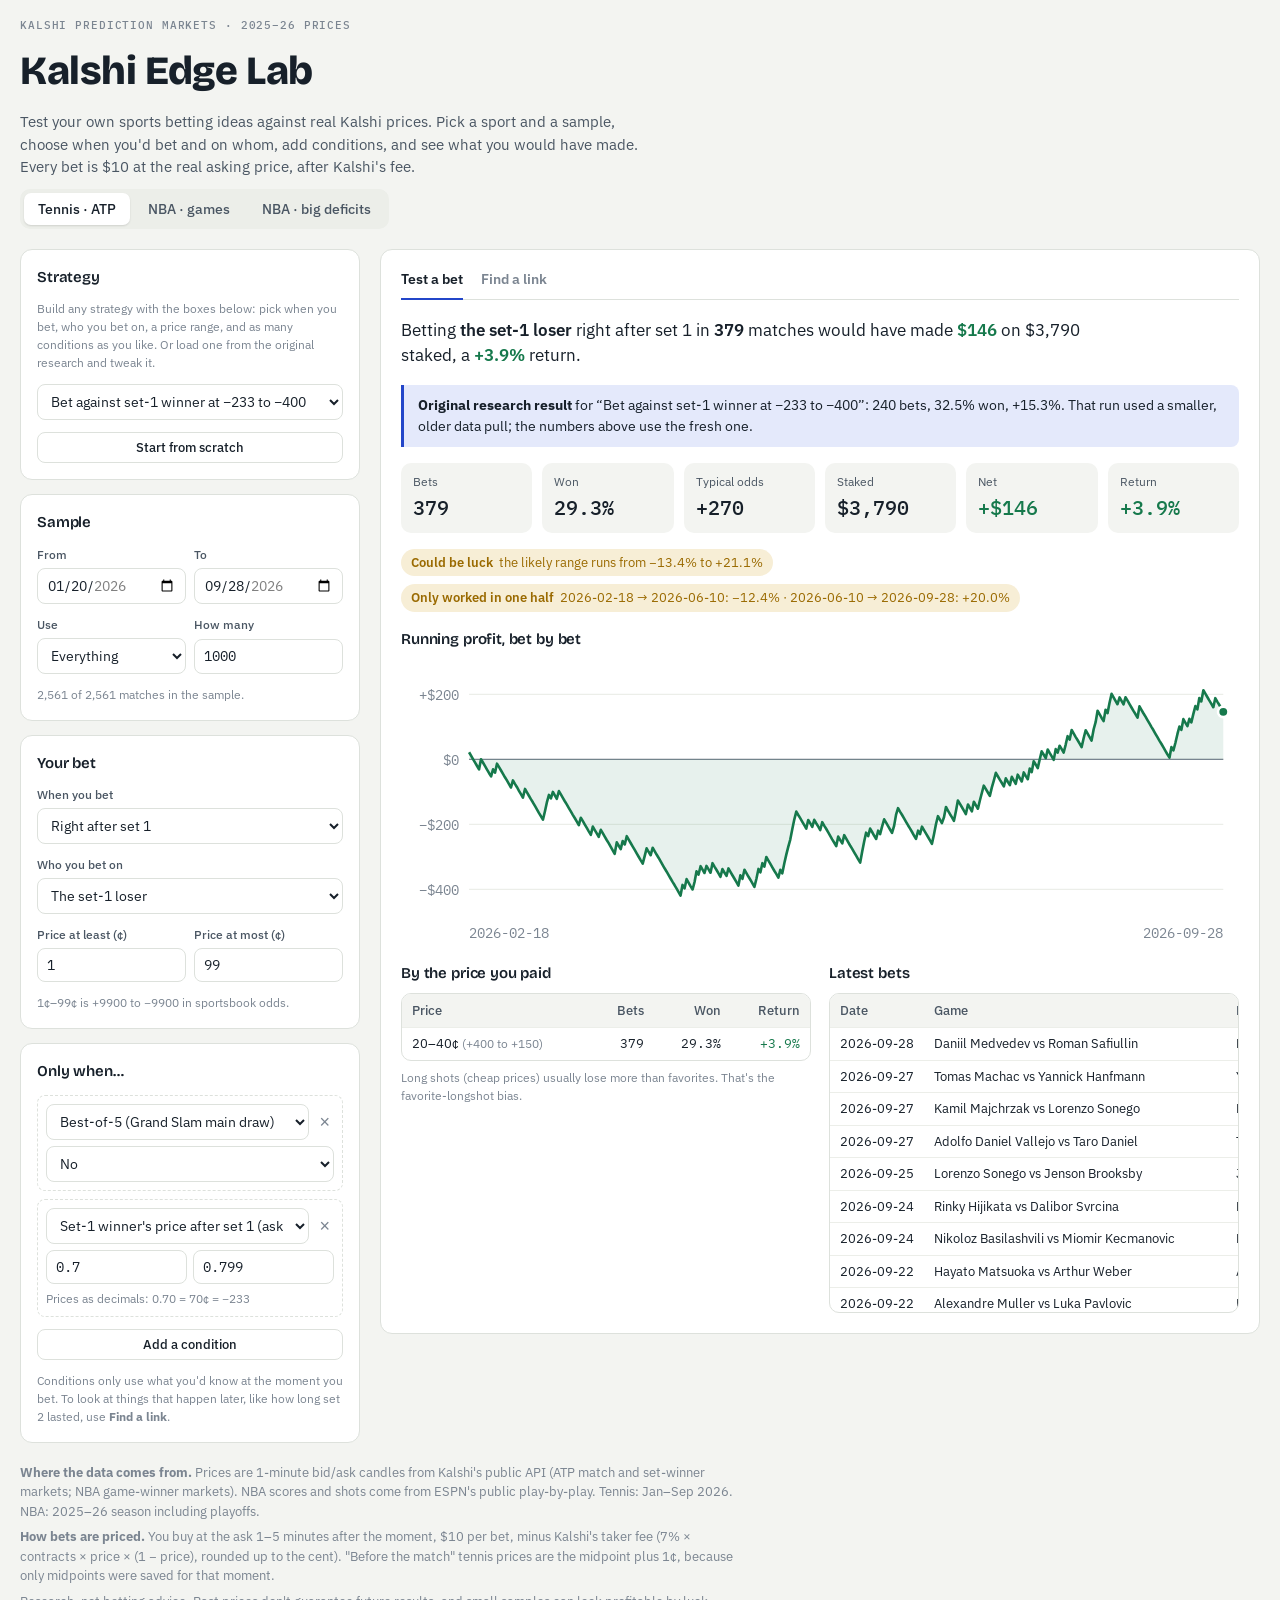
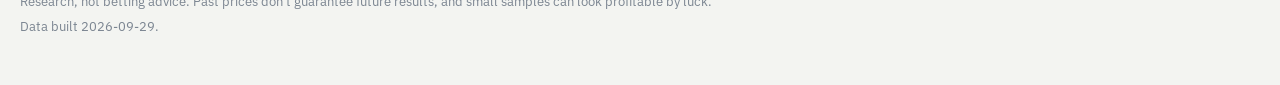
==== index.html @ 00bebc09 "Add files via upload" ====
<!doctype html>
<html lang="en">
<meta charset="utf-8">
<title>Kalshi Edge Lab</title>
<meta name="viewport" content="width=device-width, initial-scale=1">
<meta http-equiv="refresh" content="0; url=app/">
<link rel="canonical" href="app/">
<p>Opening the <a href="app/">Kalshi Edge Lab</a>…</p>
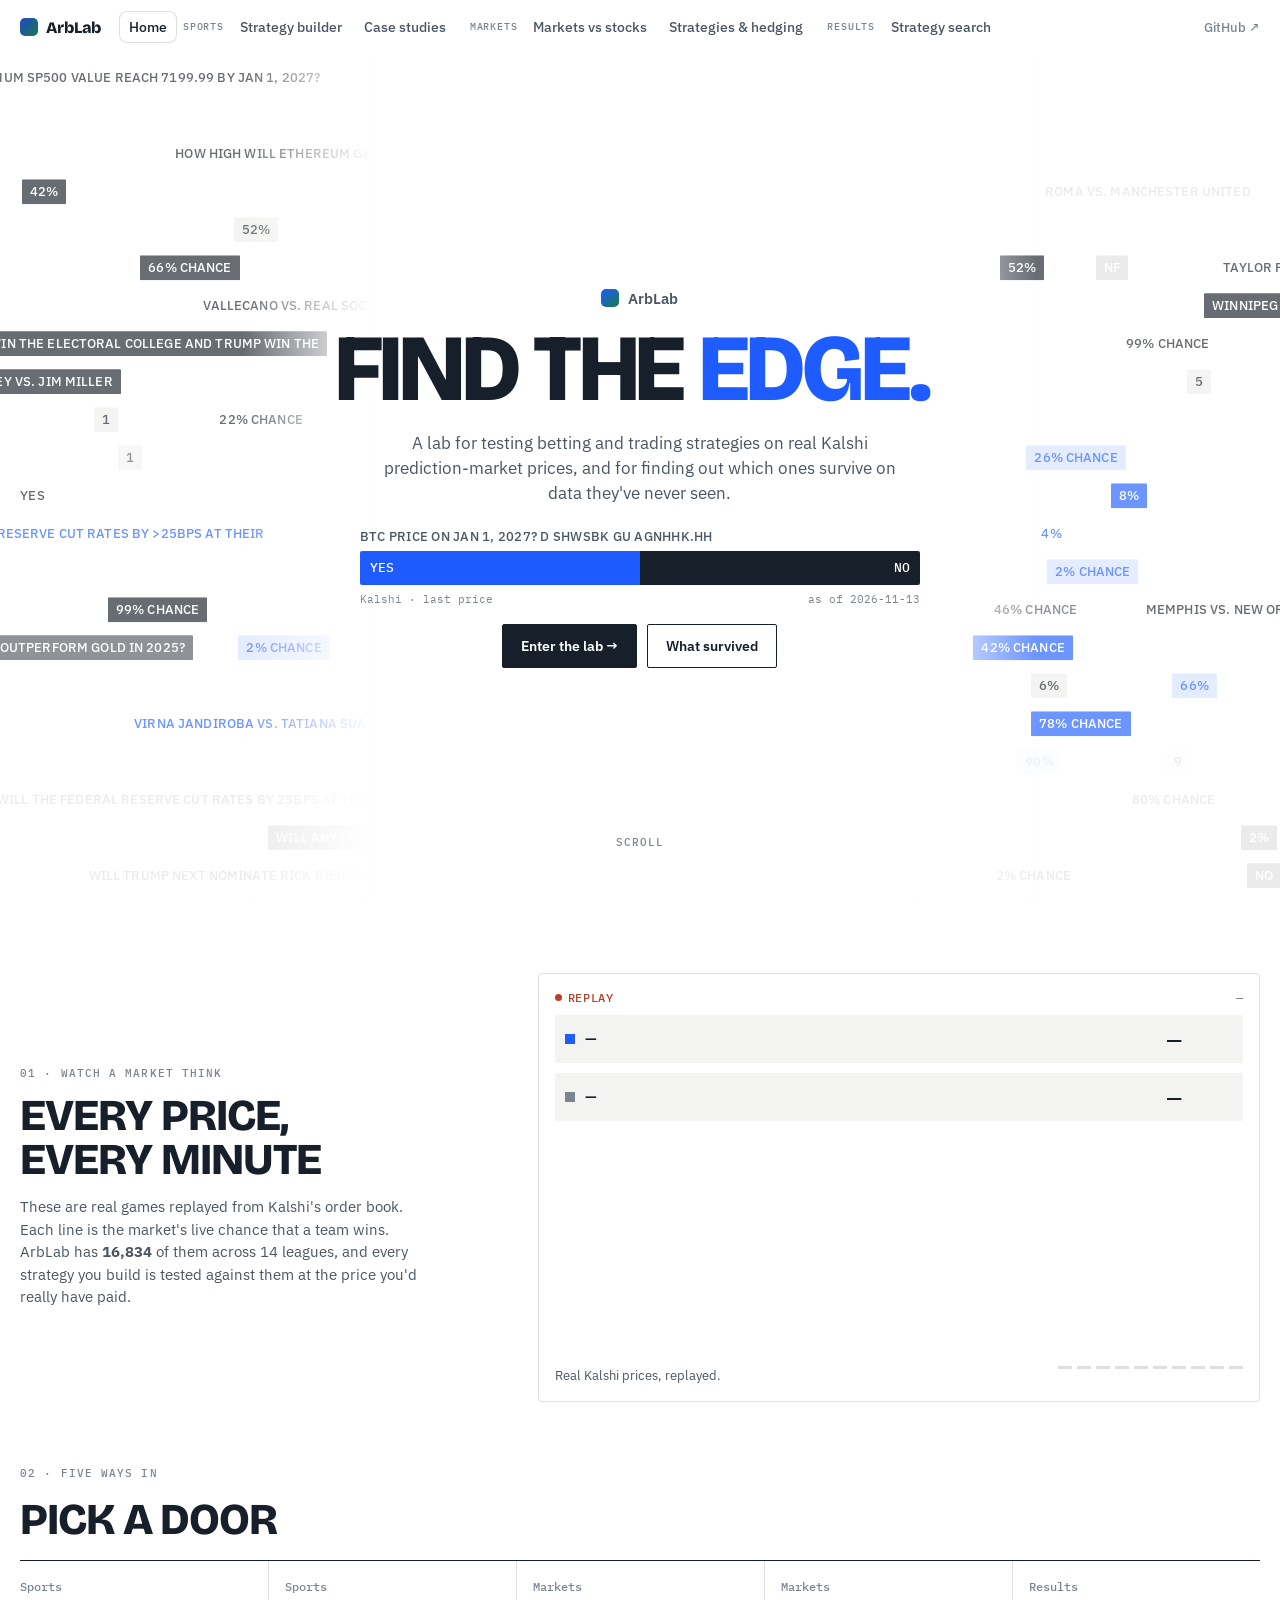
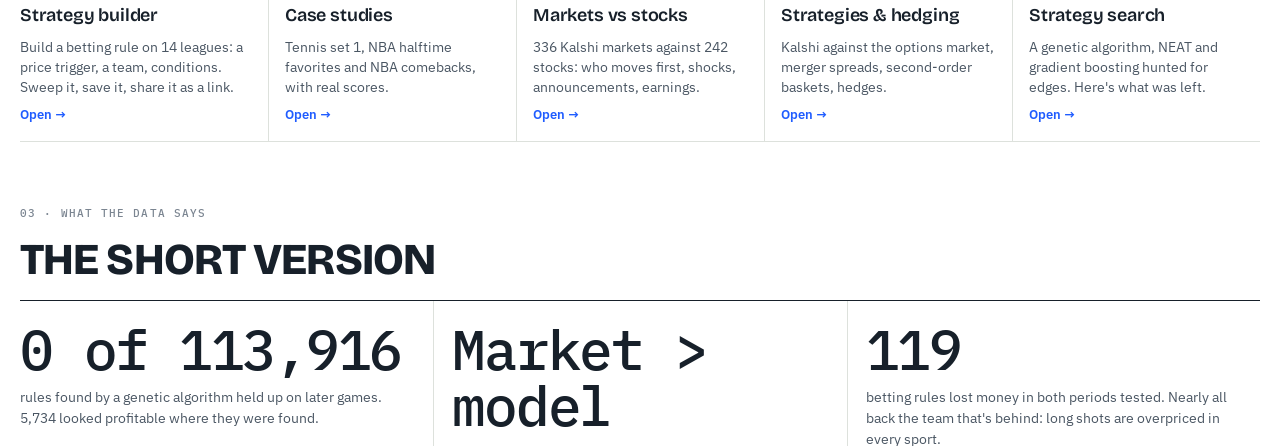
==== commit 8c82d8e1: "Rename to ArbLab and redesign the homepage hero A full-screen hero: real Kalshi market questions, pr" ====
--- a/index.html
+++ b/index.html
@@ -1,8 +1,8 @@
 <!doctype html>
 <html lang="en">
 <meta charset="utf-8">
-<title>Kalshi Edge Lab</title>
+<title>ArbLab</title>
 <meta name="viewport" content="width=device-width, initial-scale=1">
 <meta http-equiv="refresh" content="0; url=app/">
 <link rel="canonical" href="app/">
-<p>Opening the <a href="app/">Kalshi Edge Lab</a>…</p>
+<p>Opening the <a href="app/">ArbLab</a>…</p>
